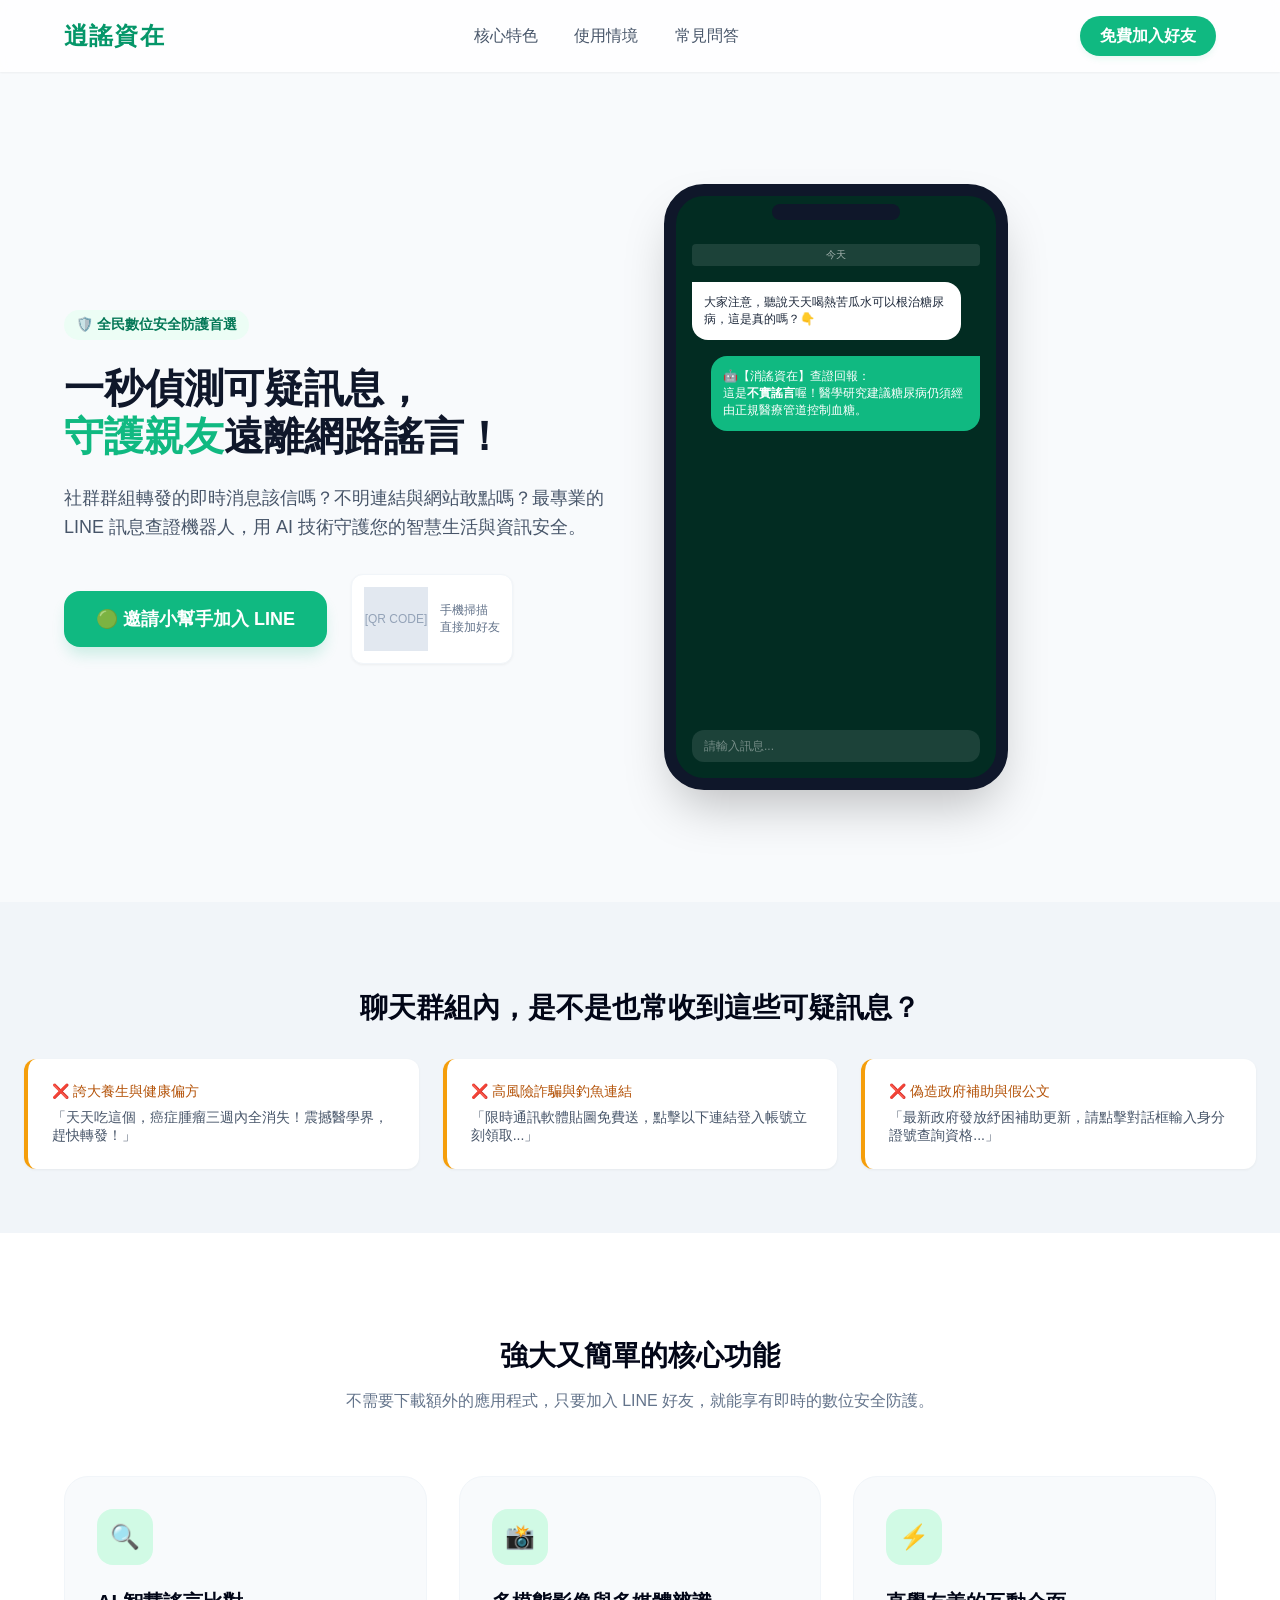
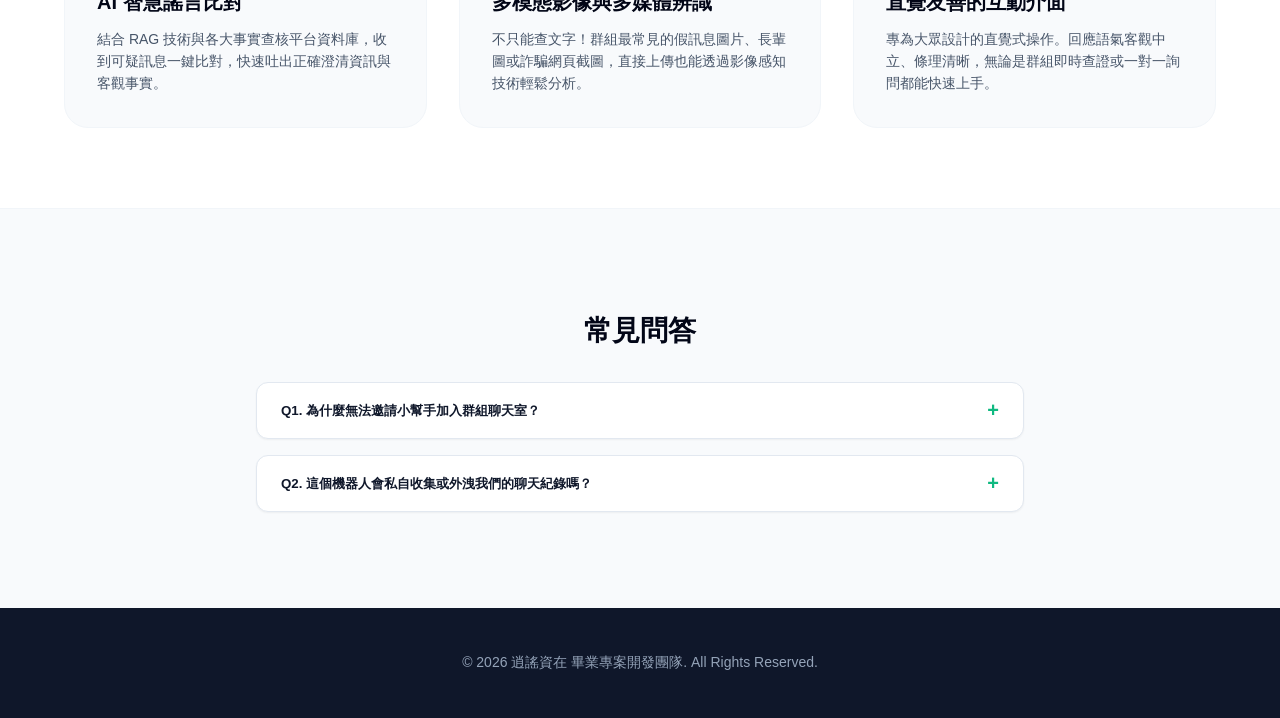
==== index.html @ 056a0f24 "Rename for.html to index.html" ====
<!DOCTYPE html>
<html lang="zh-TW">
<head>
    <meta charset="UTF-8">
    <meta name="viewport" content="width=device-width, initial-scale=1.0">
    <title>逍謠資在 - 訊息查證小幫手</title>
    <link rel="stylesheet" href="for.css">
</head>
<body>

    <nav class="navbar">
        <div class="navbar-container">
            <a href="#" class="logo">逍謠資在</a>
            <div class="nav-links">
                <a href="#features">核心特色</a>
                <a href="#scenarios">使用情境</a>
                <a href="#faq">常見問答</a>
            </div>
            <a href="#download" class="btn-nav-download">免費加入好友</a>
        </div>
    </nav>

    <header class="hero-section">
        <div class="hero-content">
            <span class="badge">🛡️ 全民數位安全防護首選</span>
            <h1 class="hero-title">
                一秒偵測可疑訊息，<br><span>守護親友</span>遠離網路謠言！
            </h1>
            <p class="hero-desc">
                社群群組轉發的即時消息該信嗎？不明連結與網站敢點嗎？最專業的 LINE 訊息查證機器人，用 AI 技術守護您的智慧生活與資訊安全。
            </p>
            <div id="download" class="cta-area">
                <a href="#" class="btn-main-cta">
                    🟢 邀請小幫手加入 LINE
                </a>
                <div class="qr-code-box">
                    <div class="qr-mock">[QR CODE]</div>
                    <div class="qr-text">手機掃描<br>直接加好友</div>
                </div>
            </div>
        </div>

        <div class="hero-image-area">
            <div class="phone-mockup">
                <div class="phone-earpiece"></div>
                <div class="chat-area">
                    <div class="msg-time">今天</div>
                    <div class="msg-left">
                        大家注意，聽說天天喝熱苦瓜水可以根治糖尿病，這是真的嗎？👇
                    </div>
                    <div class="msg-right">
                        🤖【消謠資在】查證回報：<br>這是<b>不實謠言</b>喔！醫學研究建議糖尿病仍須經由正規醫療管道控制血糖。
                    </div>
                </div>
                <div class="phone-input-mock">請輸入訊息...</div>
            </div>
        </div>
    </header>

    <section id="scenarios" class="scenarios-section">
        <h2 class="section-title">聊天群組內，是不是也常收到這些可疑訊息？</h2>
        <div class="scenarios-grid">
            <div class="scenario-card">
                <p class="scenario-tag">❌ 誇大養生與健康偏方</p>
                <p class="scenario-text">「天天吃這個，癌症腫瘤三週內全消失！震撼醫學界，趕快轉發！」</p>
            </div>
            <div class="scenario-card">
                <p class="scenario-tag">❌ 高風險詐騙與釣魚連結</p>
                <p class="scenario-text">「限時通訊軟體貼圖免費送，點擊以下連結登入帳號立刻領取...」</p>
            </div>
            <div class="scenario-card">
                <p class="scenario-tag">❌ 偽造政府補助與假公文</p>
                <p class="scenario-text">「最新政府發放紓困補助更新，請點擊對話框輸入身分證號查詢資格...」</p>
            </div>
        </div>
    </section>

    <section id="features" class="features-section">
        <div class="features-container">
            <div class="features-header">
                <h2 class="section-title" style="margin-bottom: 1rem;">強大又簡單的核心功能</h2>
                <p style="color: #64748b; text-align: center; margin: 0;">不需要下載額外的應用程式，只要加入 LINE 好友，就能享有即時的數位安全防護。</p>
            </div>
            
            <div class="features-grid">
                <div class="feature-card">
                    <div class="feature-icon">🔍</div>
                    <h3>AI 智慧謠言比對</h3>
                    <p>結合 RAG 技術與各大事實查核平台資料庫，收到可疑訊息一鍵比對，快速吐出正確澄清資訊與客觀事實。</p>
                </div>
                <div class="feature-card">
                    <div class="feature-icon">📸</div>
                    <h3>多模態影像與多媒體辨識</h3>
                    <p>不只能查文字！群組最常見的假訊息圖片、長輩圖或詐騙網頁截圖，直接上傳也能透過影像感知技術輕鬆分析。</p>
                </div>
                <div class="feature-card">
                    <div class="feature-icon">⚡</div>
                    <h3>直覺友善的互動介面</h3>
                    <p>專為大眾設計的直覺式操作。回應語氣客觀中立、條理清晰，無論是群組即時查證或一對一詢問都能快速上手。</p>
                </div>
            </div>
        </div>
    </section>

    <section id="faq" class="faq-section">
        <div class="faq-container">
            <h2 class="section-title">常見問答</h2>
            
            <div class="faq-item">
                <button class="faq-btn">
                    <span>Q1. 為什麼無法邀請小幫手加入群組聊天室？</span>
                    <span class="faq-icon">+</span>
                </button>
                <div class="faq-content">
                    <p>
                        根據 LINE 官方規範，一個聊天群組內**只能存在一個聊天機器人**。如果您發現無法邀請，請檢查群組內是否已經有其他機器人（如美玉姨、防詐達人等），將其移出後即可順利邀請進群。
                    </p>
                </div>
            </div>

            <div class="faq-item">
                <button class="faq-btn">
                    <span>Q2. 這個機器人會私自收集或外洩我們的聊天紀錄嗎？</span>
                    <span class="faq-icon">+</span>
                </button>
                <div class="faq-content">
                    <p>
                        完全不會！本機器人嚴格遵循資安與隱私規範，只有在群組收到「疑似謠言或含有特定網址」的訊息時，才會觸發後台進行自動比對。我們絕不儲存、亦不外洩任何使用者的私密對話紀錄，請安心使用。
                    </p>
                </div>
            </div>
        </div>
    </section>

    <footer class="footer">
        <p>© 2026 逍謠資在 畢業專案開發團隊. All Rights Reserved.</p>
    </footer>

    <script>
        document.querySelectorAll('.faq-btn').forEach(button => {
            button.addEventListener('click', () => {
                const content = button.nextElementSibling;
                const icon = button.querySelector('.faq-icon');
                
                if (content.style.maxHeight && content.style.maxHeight !== '0px') {
                    content.style.maxHeight = '0px';
                    icon.style.transform = 'rotate(0deg)';
                    icon.textContent = '+';
                } else {
                    content.style.maxHeight = content.scrollHeight + 'px';
                    icon.style.transform = 'rotate(45deg)';
                    icon.textContent = '×';
                }
            });
        });
    </script>
</body>
</html>
---- for.css ----
@charset "UTF-8";

html {
    scroll-behavior: smooth;
}
body {
    background-color: #f8fafc;
    color: #334155;
    font-family: -apple-system, BlinkMacSystemFont, "Segoe UI", Roboto, sans-serif;
    margin: 0;
    padding: 0;
    box-sizing: border-box;
}

.navbar {
    background-color: rgba(255, 255, 255, 0.8);
    backdrop-filter: blur(8px);
    position: sticky;
    top: 0;
    z-index: 50;
    box-shadow: 0 1px 2px 0 rgba(0, 0, 0, 0.05);
}
.navbar-container {
    max-width: 1152px;
    margin: 0 auto;
    padding: 1rem 1.5rem;
    display: flex;
    justify-content: space-between;
    align-items: center;
}
.logo {
    font-size: 1.5rem;
    font-weight: 900;
    color: #059669;
    letter-spacing: 0.05em;
    text-decoration: none;
}
.nav-links a {
    margin-right: 2rem;
    font-weight: 500;
    color: #475569;
    text-decoration: none;
    transition: color 0.2s;
}
.nav-links a:hover {
    color: #059669;
}
.btn-nav-download {
    background-color: #10b981;
    color: white;
    padding: 0.6rem 1.25rem;
    border-radius: 9999px;
    font-weight: 600;
    text-decoration: none;
    box-shadow: 0 4px 6px -1px rgba(16, 185, 129, 0.1);
    transition: all 0.2s;
}
.btn-nav-download:hover {
    background-color: #059669;
    transform: translateY(-1px);
}

.hero-section {
    max-width: 1152px;
    margin: 0 auto;
    padding: 4rem 1.5rem;
    display: flex;
    flex-direction: column;
    align-items: center;
    gap: 3rem;
}
@media (min-width: 768px) {
    .hero-section {
        flex-direction: row;
        padding: 7rem 1.5rem;
    }
    .hero-content {
        width: 50%;
        text-align: left;
    }
    .hero-image-area {
        width: 50%;
    }
}
.badge {
    background-color: #ecfdf5;
    color: #047857;
    font-size: 0.875rem;
    font-weight: 700;
    padding: 0.37rem 0.75rem;
    border-radius: 9999px;
    display: inline-block;
    margin-bottom: 1.5rem;
}
.hero-title {
    font-size: 2.5rem;
    font-weight: 900;
    color: #0f172a;
    line-height: 1.2;
    margin: 0 0 1.5rem 0;
}
.hero-title span {
    color: #10b981;
}
.hero-desc {
    font-size: 1.125rem;
    color: #475569;
    line-height: 1.6;
    margin-bottom: 2rem;
}
.cta-area {
    display: flex;
    flex-direction: column;
    align-items: center;
    gap: 1.5rem;
}
@media (min-width: 640px) {
    .cta-area {
        flex-direction: row;
    }
}
.btn-main-cta {
    background-color: #10b981;
    color: white;
    font-weight: 700;
    font-size: 1.125rem;
    padding: 1rem 2rem;
    border-radius: 1rem;
    text-decoration: none;
    box-shadow: 0 10px 15px -3px rgba(16, 185, 129, 0.2);
    transition: background-color 0.2s;
    text-align: center;
    width: 100%;
}
@media (min-width: 640px) {
    .btn-main-cta { width: auto; }
}
.btn-main-cta:hover {
    background-color: #059669;
}
.qr-code-box {
    display: flex;
    align-items: center;
    gap: 0.75rem;
    background: white;
    padding: 0.75rem;
    border-radius: 0.75rem;
    border: 1px solid #f1f5f9;
    box-shadow: 0 1px 3px rgba(0,0,0,0.05);
}
.qr-mock {
    width: 4rem;
    height: 4rem;
    background-color: #e2e8f0;
    display: flex;
    align-items: center;
    justify-content: center;
    font-size: 0.75rem;
    color: #94a3b8;
}
.qr-text {
    font-size: 0.75rem;
    color: #64748b;
    text-align: left;
}

.phone-mockup {
    width: 18rem;
    height: 550px;
    background-color: #022c22;
    border-radius: 40px;
    border: 12px solid #0f172a;
    box-shadow: 0 25px 50px -12px rgba(0, 0, 0, 0.25);
    position: relative;
    padding: 1rem;
    display: flex;
    flex-direction: column;
    justify-content: space-between;
}
.phone-earpiece {
    position: absolute;
    top: 0.5rem;
    left: 50%;
    transform: translateX(-50%);
    width: 8rem;
    height: 1rem;
    background-color: #0f172a;
    border-radius: 9999px;
}
.chat-area {
    margin-top: 2rem;
    display: flex;
    flex-direction: column;
    gap: 1rem;
}
.msg-time {
    background-color: rgba(255,255,255,0.1);
    color: rgba(255,255,255,0.6);
    font-size: 10px;
    text-align: center;
    border-radius: 4px;
    padding: 0.25rem 0;
}
.msg-left {
    background-color: white;
    color: #1e293b;
    font-size: 0.75rem;
    padding: 0.75rem;
    border-radius: 1rem;
    border-top-left-radius: 0;
    max-width: 85%;
}
.msg-right {
    background-color: #10b981;
    color: white;
    font-size: 0.75rem;
    padding: 0.75rem;
    border-radius: 1rem;
    border-top-right-radius: 0;
    max-width: 85%;
    margin-left: auto;
}
.phone-input-mock {
    background-color: rgba(255,255,255,0.1);
    width: 100%;
    height: 2rem;
    border-radius: 0.75rem;
    color: rgba(255,255,255,0.4);
    font-size: 0.75rem;
    display: flex;
    align-items: center;
    padding-left: 0.75rem;
    box-sizing: border-box;
}

.scenarios-section {
    background-color: #f1f5f9;
    padding: 4rem 0;
}
.section-title {
    font-size: 1.75rem;
    font-weight: 700;
    text-align: center;
    color: #020617;
    margin-bottom: 2rem;
}
.scenarios-grid {
    max-w: 896px;
    margin: 0 auto;
    padding: 0 1.5rem;
    display: grid;
    gap: 1.5rem;
}
@media (min-width: 640px) {
    .scenarios-grid { grid-template-columns: repeat(3, minmax(0, 1fr)); }
}
.scenario-card {
    background: white;
    padding: 1.5rem;
    border-radius: 0.75rem;
    box-shadow: 0 1px 3px rgba(0,0,0,0.05);
    border-left: 4px solid #f59e0b;
}
.scenario-tag {
    color: #b45309;
    font-weight: 500;
    font-size: 0.875rem;
    margin: 0 0 0.5rem 0;
}
.scenario-text {
    color: #475569;
    font-size: 0.875rem;
    margin: 0;
}

.features-section {
    background: white;
    padding: 5rem 0;
}
.features-container {
    max-width: 1152px;
    margin: 0 auto;
    padding: 0 1.5rem;
}
.features-header {
    text-align: center;
    max-width: 42rem;
    margin: 0 auto 4rem auto;
}
.features-grid {
    display: grid;
    gap: 2rem;
}
@media (min-width: 768px) {
    .features-grid { grid-template-columns: repeat(3, minmax(0, 1fr)); }
}
.feature-card {
    padding: 2rem;
    background-color: #f8fafc;
    border: 1px solid #f1f5f9;
    border-radius: 1.5rem;
    transition: all 0.3s;
}
.feature-card:hover {
    background-color: white;
    box-shadow: 0 20px 25px -5px rgba(0, 0, 0, 0.1);
}
.feature-icon {
    width: 3.5rem;
    height: 3.5rem;
    background-color: #d1fae5;
    color: #059669;
    border-radius: 1rem;
    display: flex;
    align-items: center;
    justify-content: center;
    font-size: 1.5rem;
    margin-bottom: 1.5rem;
}
.feature-card h3 {
    font-size: 1.25rem;
    font-weight: 700;
    color: #020617;
    margin: 0 0 0.75rem 0;
}
.feature-card p {
    color: #475569;
    font-size: 0.875rem;
    line-height: 1.6;
    margin: 0;
}

.faq-section {
    background-color: #f8fafc;
    padding: 5rem 0;
    border-top: 1px solid #f1f5f9;
}
.faq-container {
    max-width: 48rem;
    margin: 0 auto;
    padding: 0 1.5rem;
}
.faq-item {
    background: white;
    border-radius: 0.75rem;
    border: 1px solid #e2e8f0;
    margin-bottom: 1rem;
    overflow: hidden;
    box-shadow: 0 1px 2px rgba(0,0,0,0.05);
}
.faq-btn {
    width: 100%;
    text-align: left;
    padding: 1rem 1.5rem;
    font-weight: 700;
    color: #0f172a;
    background: none;
    border: none;
    display: flex;
    justify-content: space-between;
    align-items: center;
    cursor: pointer;
}
.faq-icon {
    color: #10b981;
    font-size: 1.25rem;
    transition: transform 0.2s;
}
.faq-content {
    max-height: 0;
    overflow: hidden;
    transition: max-height 0.3s ease-in-out;
}
.faq-content p {
    padding: 0 1.5rem 1rem 1.5rem;
    font-size: 0.875rem;
    color: #475569;
    line-height: 1.6;
    margin: 0;
    border-top: 1px solid #f8fafc;
}

.footer {
    background-color: #0f172a;
    color: #94a3b8;
    padding: 2rem 0;
    text-align: center;
    font-size: 0.875rem;
}
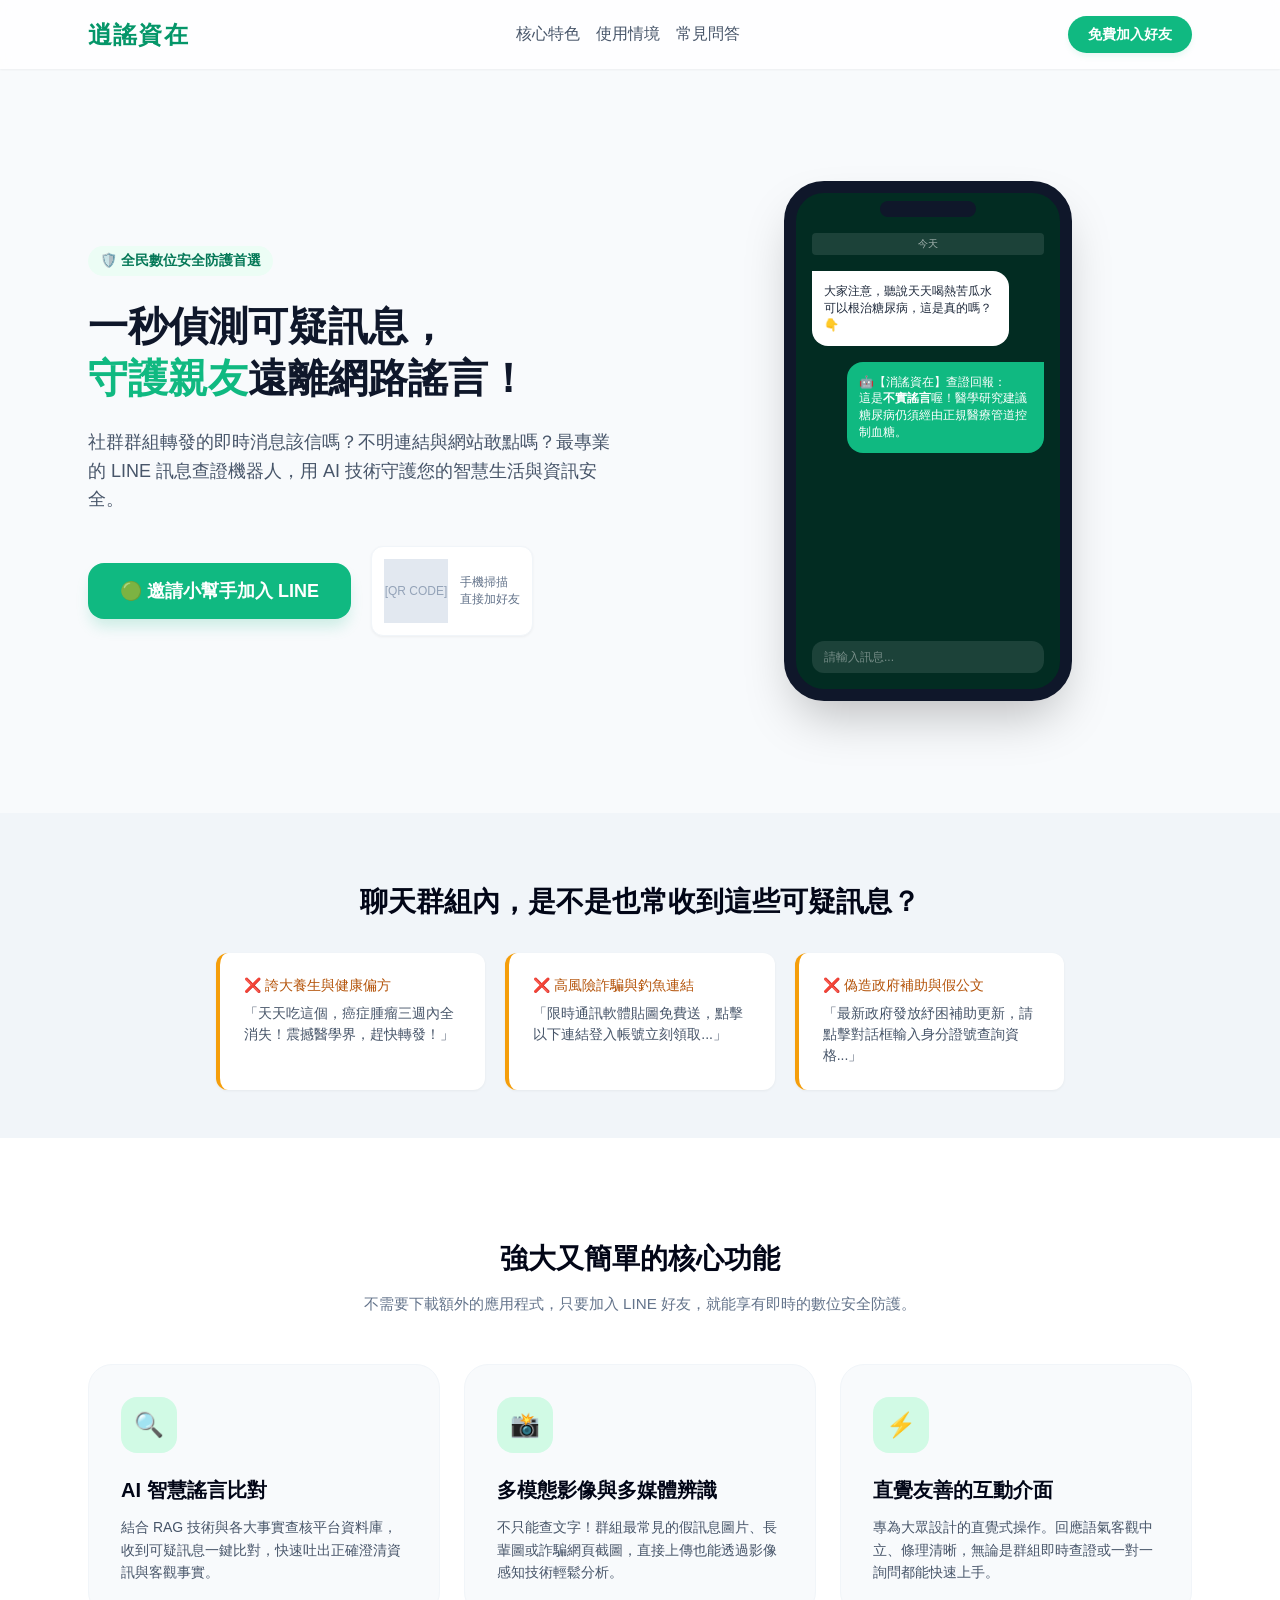
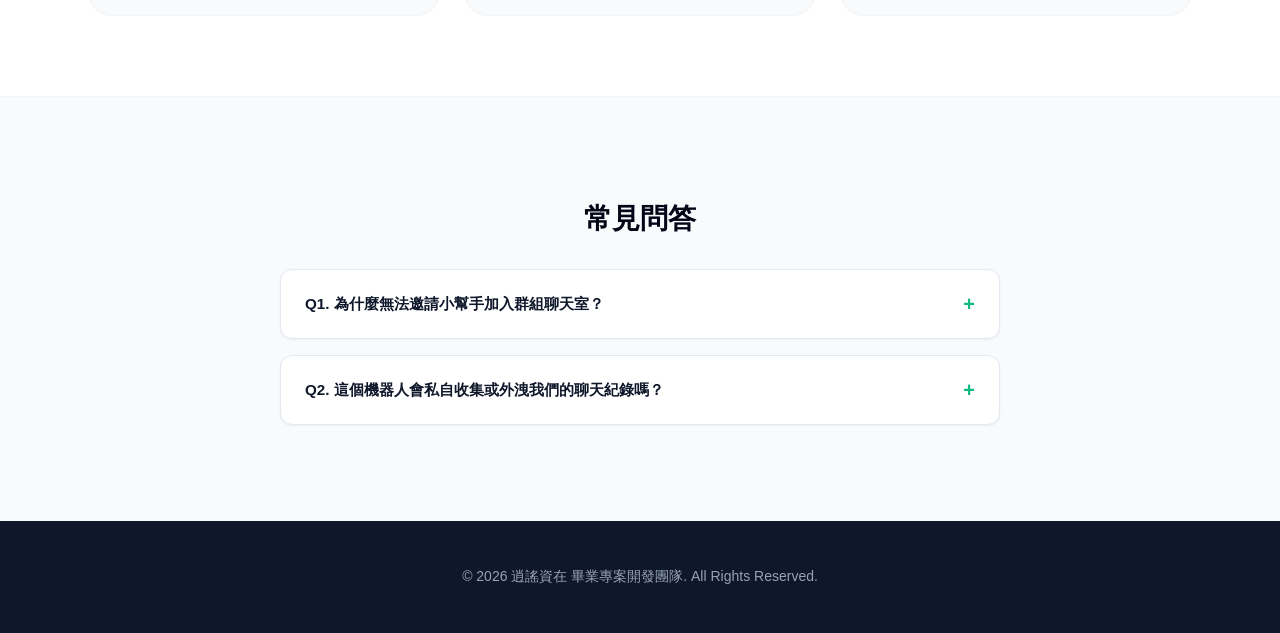
==== commit 2c17d448: "Add files via upload" ====
--- a/index.html
+++ b/index.html
@@ -4,7 +4,7 @@
     <meta charset="UTF-8">
     <meta name="viewport" content="width=device-width, initial-scale=1.0">
     <title>逍謠資在 - 訊息查證小幫手</title>
-    <link rel="stylesheet" href="for.css">
+    <link rel="stylesheet" href="index.css">
 </head>
 <body>
 
@@ -155,4 +155,4 @@
         });
     </script>
 </body>
-</html>
+</html>
--- a/index.css
+++ b/index.css
@@ -0,0 +1,460 @@
+@charset "UTF-8";
+
+/* ����򥻳]�w�A�T�O��������|���N�~���z�� */
+*, *::before, *::after {
+    box-sizing: border-box;
+}
+
+html {
+    scroll-behavior: smooth;
+}
+
+body {
+    background-color: #f8fafc;
+    color: #334155;
+    font-family: -apple-system, BlinkMacSystemFont, "Segoe UI", Roboto, sans-serif;
+    margin: 0;
+    padding: 0;
+    -webkit-tap-highlight-color: transparent; /* ��������I���ɪ��ŦⰪ�G���v */
+}
+
+/* �����C�u�ơG������۰ʼu�ʴ���A�קK���� */
+.navbar {
+    background-color: rgba(255, 255, 255, 0.8);
+    backdrop-filter: blur(8px);
+    -webkit-backdrop-filter: blur(8px); /* �W�j iOS �s�����ۮe�� */
+    position: sticky;
+    top: 0;
+    z-index: 50;
+    box-shadow: 0 1px 2px 0 rgba(0, 0, 0, 0.05);
+}
+.navbar-container {
+    max-width: 1152px;
+    margin: 0 auto;
+    padding: 1rem 1.5rem;
+    display: flex;
+    justify-content: space-between;
+    align-items: center;
+    flex-wrap: wrap; /* ���e�פ����ɯ�۰ʴ��� */
+    gap: 0.75rem;
+}
+.logo {
+    font-size: 1.5rem;
+    font-weight: 900;
+    color: #059669;
+    letter-spacing: 0.05em;
+    text-decoration: none;
+}
+.nav-links {
+    display: flex;
+    gap: 1rem;
+}
+@media (max-width: 480px) {
+    .nav-links {
+        display: none; /* �p�G������Ŷ����פ����A���p�������áA�ΧA�i�H�O�d */
+    }
+}
+.nav-links a {
+    font-weight: 500;
+    color: #475569;
+    text-decoration: none;
+    transition: color 0.2s;
+}
+.nav-links a:hover {
+    color: #059669;
+}
+.btn-nav-download {
+    background-color: #10b981;
+    color: white;
+    padding: 0.6rem 1.25rem;
+    border-radius: 9999px;
+    font-weight: 600;
+    text-decoration: none;
+    box-shadow: 0 4px 6px -1px rgba(16, 185, 129, 0.1);
+    transition: all 0.2s;
+    font-size: 0.875rem;
+}
+.btn-nav-download:hover {
+    background-color: #059669;
+    transform: translateY(-1px);
+}
+
+/* Hero �����϶��G������V�B�q����V */
+.hero-section {
+    max-width: 1152px;
+    margin: 0 auto;
+    padding: 2.5rem 1.5rem;
+    display: flex;
+    flex-direction: column;
+    align-items: center;
+    gap: 3rem;
+}
+@media (min-width: 768px) {
+    .hero-section {
+        flex-direction: row;
+        padding: 7rem 1.5rem;
+    }
+    .hero-content {
+        width: 50%;
+        text-align: left;
+    }
+    .hero-image-area {
+        width: 50%;
+        display: flex;
+        justify-content: center;
+    }
+}
+.badge {
+    background-color: #ecfdf5;
+    color: #047857;
+    font-size: 0.875rem;
+    font-weight: 700;
+    padding: 0.37rem 0.75rem;
+    border-radius: 9999px;
+    display: inline-block;
+    margin-bottom: 1.5rem;
+}
+.hero-title {
+    font-size: 2rem; /* ������y�L�Y�p�r��A�קK�_�y���� */
+    font-weight: 900;
+    color: #0f172a;
+    line-height: 1.3;
+    margin: 0 0 1.5rem 0;
+}
+@media (min-width: 768px) {
+    .hero-title {
+        font-size: 2.5rem;
+    }
+}
+.hero-title span {
+    color: #10b981;
+}
+.hero-desc {
+    font-size: 1rem;
+    color: #475569;
+    line-height: 1.6;
+    margin-bottom: 2rem;
+}
+@media (min-width: 768px) {
+    .hero-desc {
+        font-size: 1.125rem;
+    }
+}
+
+/* ��ʩI�~�϶��]���s�P QR �X�^ */
+.cta-area {
+    display: flex;
+    flex-direction: column;
+    align-items: center;
+    gap: 1.25rem;
+    width: 100%;
+}
+@media (min-width: 640px) {
+    .cta-area {
+        flex-direction: row;
+    }
+}
+.btn-main-cta {
+    background-color: #10b981;
+    color: white;
+    font-weight: 700;
+    font-size: 1.125rem;
+    padding: 1rem 2rem;
+    border-radius: 1rem;
+    text-decoration: none;
+    box-shadow: 0 10px 15px -3px rgba(16, 185, 129, 0.2);
+    transition: background-color 0.2s;
+    text-align: center;
+    width: 100%; /* ��������s�����A��K�j����I�� */
+}
+@media (min-width: 640px) {
+    .btn-main-cta { width: auto; }
+}
+.btn-main-cta:hover {
+    background-color: #059669;
+}
+.qr-code-box {
+    display: flex;
+    align-items: center;
+    gap: 0.75rem;
+    background: white;
+    padding: 0.75rem;
+    border-radius: 0.75rem;
+    border: 1px solid #f1f5f9;
+    box-shadow: 0 1px 3px rgba(0,0,0,0.05);
+}
+@media (max-width: 639px) {
+    .qr-code-box {
+        display: none; /* ����s���ɤ��ݭn�� QR Code�A�����������e�����b */
+    }
+}
+.qr-mock {
+    width: 4rem;
+    height: 4rem;
+    background-color: #e2e8f0;
+    display: flex;
+    align-items: center;
+    justify-content: center;
+    font-size: 0.75rem;
+    color: #94a3b8;
+}
+.qr-text {
+    font-size: 0.75rem;
+    color: #64748b;
+    text-align: left;
+}
+
+/* ���������ܮء]��ı�֤ߡ^ */
+.phone-mockup {
+    width: 100%;
+    max-width: 18rem;
+    height: 520px;
+    background-color: #022c22;
+    border-radius: 40px;
+    border: 12px solid #0f172a;
+    box-shadow: 0 25px 50px -12px rgba(0, 0, 0, 0.25);
+    position: relative;
+    padding: 1rem;
+    display: flex;
+    flex-direction: column;
+    justify-content: space-between;
+}
+.phone-earpiece {
+    position: absolute;
+    top: 0.5rem;
+    left: 50%;
+    transform: translateX(-50%);
+    width: 6rem;
+    height: 1rem;
+    background-color: #0f172a;
+    border-radius: 9999px;
+}
+.chat-area {
+    margin-top: 1.5rem;
+    display: flex;
+    flex-direction: column;
+    gap: 1rem;
+}
+.msg-time {
+    background-color: rgba(255,255,255,0.1);
+    color: rgba(255,255,255,0.6);
+    font-size: 10px;
+    text-align: center;
+    border-radius: 4px;
+    padding: 0.25rem 0;
+}
+.msg-left {
+    background-color: white;
+    color: #1e293b;
+    font-size: 0.75rem;
+    padding: 0.75rem;
+    border-radius: 1rem;
+    border-top-left-radius: 0;
+    max-width: 85%;
+    line-height: 1.4;
+}
+.msg-right {
+    background-color: #10b981;
+    color: white;
+    font-size: 0.75rem;
+    padding: 0.75rem;
+    border-radius: 1rem;
+    border-top-right-radius: 0;
+    max-width: 85%;
+    margin-left: auto;
+    line-height: 1.4;
+}
+.phone-input-mock {
+    background-color: rgba(255,255,255,0.1);
+    width: 100%;
+    height: 2rem;
+    border-radius: 0.75rem;
+    color: rgba(255,255,255,0.4);
+    font-size: 0.75rem;
+    display: flex;
+    align-items: center;
+    padding-left: 0.75rem;
+}
+
+/* �ϥα��Ұ϶� */
+.scenarios-section {
+    background-color: #f1f5f9;
+    padding: 3rem 0;
+}
+.section-title {
+    font-size: 1.5rem;
+    font-weight: 700;
+    text-align: center;
+    color: #020617;
+    margin-bottom: 2rem;
+    padding: 0 1.5rem;
+    line-height: 1.3;
+}
+@media (min-width: 768px) {
+    .section-title { font-size: 1.75rem; }
+}
+.scenarios-grid {
+    max-width: 896px; /* �ץ��쥻 max-w �����r���~ */
+    margin: 0 auto;
+    padding: 0 1.5rem;
+    display: grid;
+    gap: 1.25rem;
+}
+@media (min-width: 640px) {
+    .scenarios-grid { grid-template-columns: repeat(3, minmax(0, 1fr)); }
+}
+.scenario-card {
+    background: white;
+    padding: 1.5rem;
+    border-radius: 0.75rem;
+    box-shadow: 0 1px 3px rgba(0,0,0,0.05);
+    border-left: 4px solid #f59e0b;
+}
+.scenario-tag {
+    color: #b45309;
+    font-weight: 500;
+    font-size: 0.875rem;
+    margin: 0 0 0.5rem 0;
+}
+.scenario-text {
+    color: #475569;
+    font-size: 0.875rem;
+    margin: 0;
+    line-height: 1.5;
+}
+
+/* �֤߯S��϶� */
+.features-section {
+    background: white;
+    padding: 3rem 0;
+}
+@media (min-width: 768px) {
+    .features-section { padding: 5rem 0; }
+}
+.features-container {
+    max-width: 1152px;
+    margin: 0 auto;
+    padding: 0 1.5rem;
+}
+.features-header {
+    text-align: center;
+    max-width: 42rem;
+    margin: 0 auto 3rem auto;
+}
+.features-header p {
+    font-size: 0.95rem;
+    line-height: 1.5;
+}
+.features-grid {
+    display: grid;
+    gap: 1.5rem;
+}
+@media (min-width: 768px) {
+    .features-grid { grid-template-columns: repeat(3, minmax(0, 1fr)); }
+}
+.feature-card {
+    padding: 2rem;
+    background-color: #f8fafc;
+    border: 1px solid #f1f5f9;
+    border-radius: 1.5rem;
+    transition: all 0.3s;
+}
+.feature-card:hover {
+    background-color: white;
+    box-shadow: 0 20px 25px -5px rgba(0, 0, 0, 0.1);
+}
+.feature-icon {
+    width: 3.5rem;
+    height: 3.5rem;
+    background-color: #d1fae5;
+    color: #059669;
+    border-radius: 1rem;
+    display: flex;
+    align-items: center;
+    justify-content: center;
+    font-size: 1.5rem;
+    margin-bottom: 1.5rem;
+}
+.feature-card h3 {
+    font-size: 1.25rem;
+    font-weight: 700;
+    color: #020617;
+    margin: 0 0 0.75rem 0;
+}
+.feature-card p {
+    color: #475569;
+    font-size: 0.875rem;
+    line-height: 1.6;
+    margin: 0;
+}
+
+/* �`���ݵ��϶� */
+.faq-section {
+    background-color: #f8fafc;
+    padding: 3rem 0;
+    border-top: 1px solid #f1f5f9;
+}
+@media (min-width: 768px) {
+    .faq-section { padding: 5rem 0; }
+}
+.faq-container {
+    max-width: 48rem;
+    margin: 0 auto;
+    padding: 0 1.5rem;
+}
+.faq-item {
+    background: white;
+    border-radius: 0.75rem;
+    border: 1px solid #e2e8f0;
+    margin-bottom: 1rem;
+    overflow: hidden;
+    box-shadow: 0 1px 2px rgba(0,0,0,0.05);
+}
+.faq-btn {
+    width: 100%;
+    text-align: left;
+    padding: 1.25rem 1.5rem; /* ������y�L�W�jĲ�����n */
+    font-weight: 700;
+    color: #0f172a;
+    background: none;
+    border: none;
+    display: flex;
+    justify-content: space-between;
+    align-items: center;
+    cursor: pointer;
+    font-size: 0.95rem;
+    line-height: 1.4;
+    gap: 1rem;
+}
+.faq-btn span:first-child {
+    flex: 1; /* �קK�ݵ����D��r�Ӫ��ɧ�[������ */
+}
+.faq-icon {
+    color: #10b981;
+    font-size: 1.25rem;
+    transition: transform 0.2s;
+    user-select: none;
+}
+.faq-content {
+    max-height: 0;
+    overflow: hidden;
+    transition: max-height 0.3s ease-in-out;
+}
+.faq-content p {
+    padding: 0 1.5rem 1.25rem 1.5rem;
+    font-size: 0.875rem;
+    color: #475569;
+    line-height: 1.6;
+    margin: 0;
+    border-top: 1px solid #f8fafc;
+}
+
+/* ���� */
+.footer {
+    background-color: #0f172a;
+    color: #94a3b8;
+    padding: 2rem 1.5rem;
+    text-align: center;
+    font-size: 0.875rem;
+    line-height: 1.4;
+}
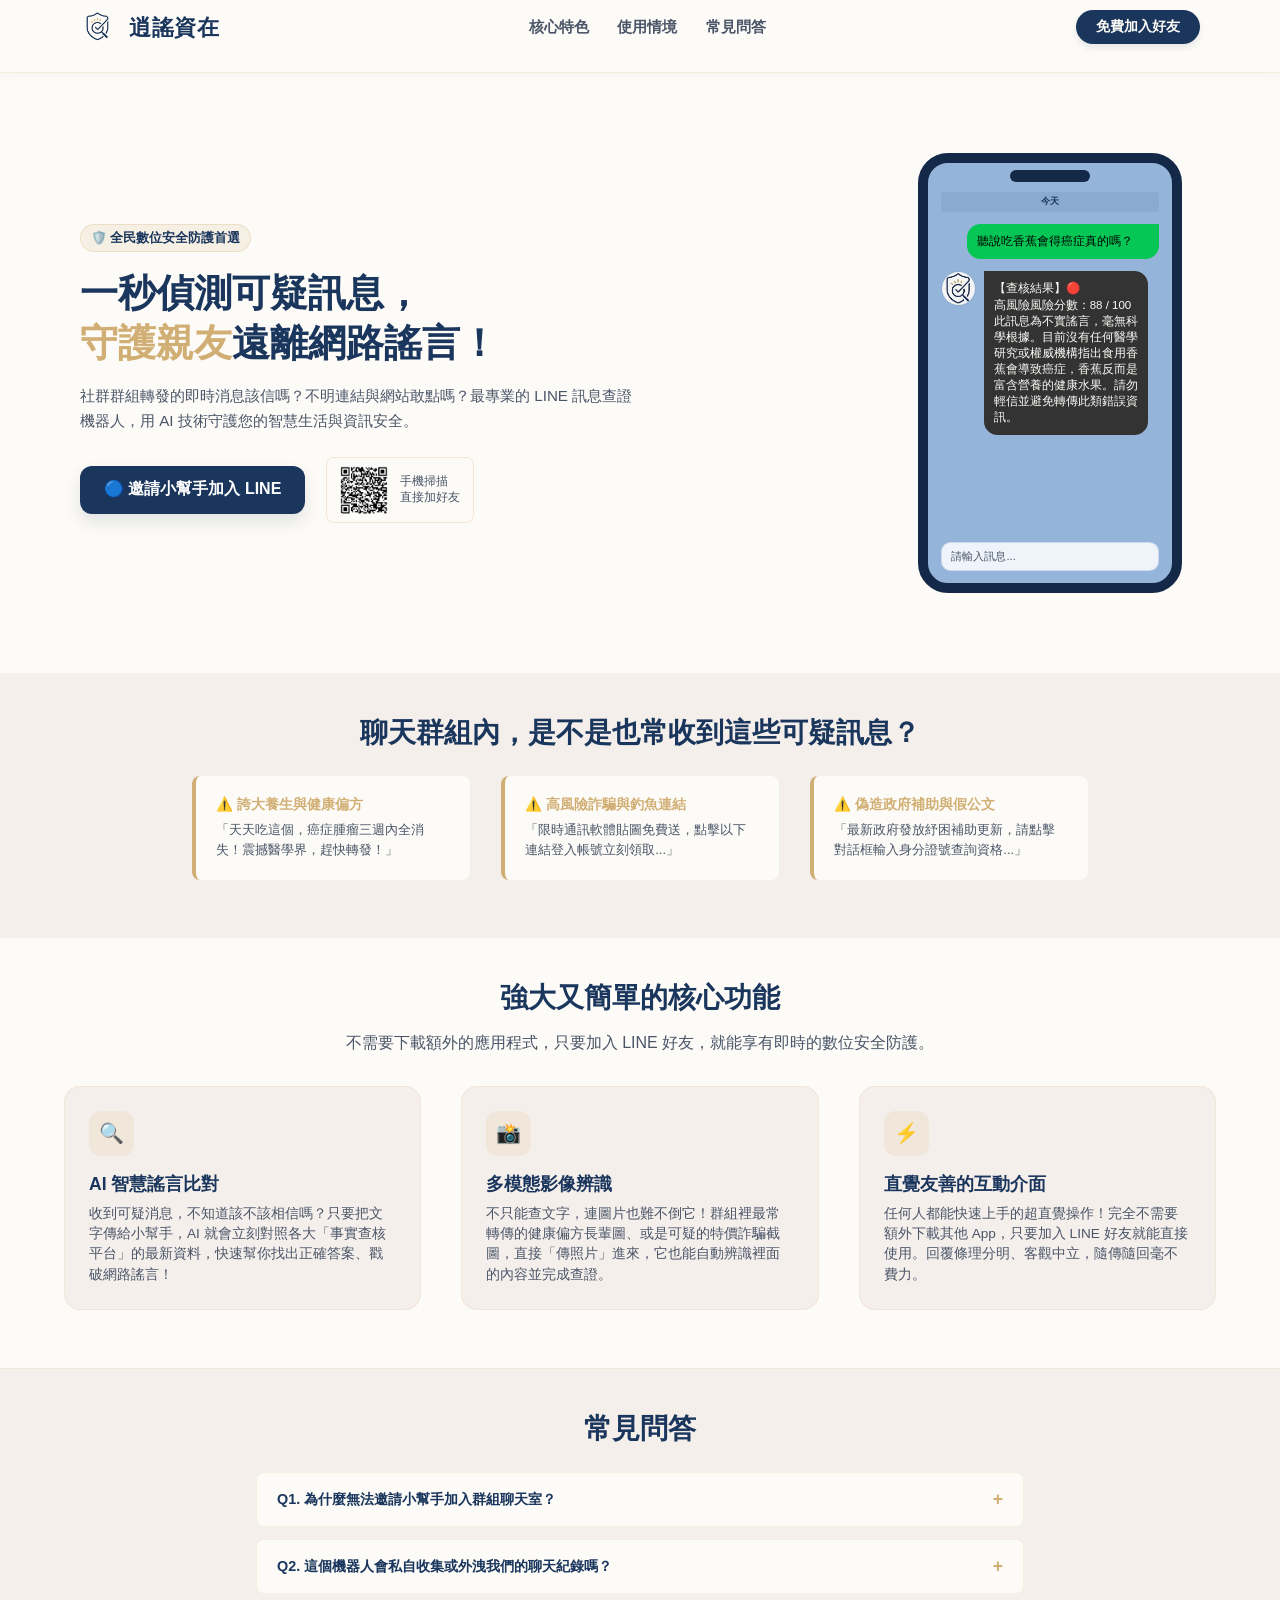
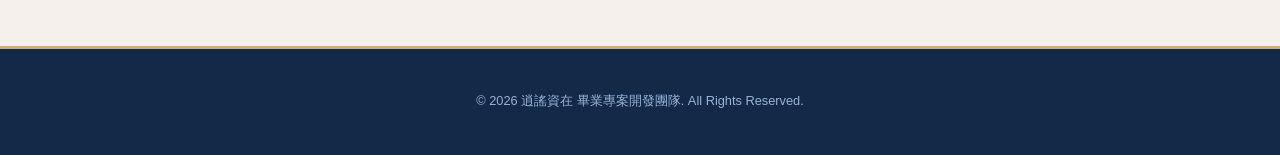
==== commit a2d96a06: "Add files via upload" ====
--- a/index.html
+++ b/index.html
@@ -10,13 +10,18 @@
 
     <nav class="navbar">
         <div class="navbar-container">
-            <a href="#" class="logo">逍謠資在</a>
+            <a href="#" class="logo-container">
+                <img src="666.png" alt="消謠資在 Logo" class="navbar-logo">
+                <span class="logo-text">逍謠資在</span>
+            </a>
+            
             <div class="nav-links">
                 <a href="#features">核心特色</a>
                 <a href="#scenarios">使用情境</a>
                 <a href="#faq">常見問答</a>
             </div>
-            <a href="#download" class="btn-nav-download">免費加入好友</a>
+            
+            <a href="https://line.me/R/ti/p/@205mmggt" class="btn-nav-download">免費加入好友</a>
         </div>
     </nav>
 
@@ -31,10 +36,10 @@
             </p>
             <div id="download" class="cta-area">
                 <a href="#" class="btn-main-cta">
-                    🟢 邀請小幫手加入 LINE
+                    🔵 邀請小幫手加入 LINE
                 </a>
                 <div class="qr-code-box">
-                    <div class="qr-mock">[QR CODE]</div>
+                    <img src="QR.png" alt="QR Code" class="qr-mock-img">
                     <div class="qr-text">手機掃描<br>直接加好友</div>
                 </div>
             </div>
@@ -45,12 +50,18 @@
                 <div class="phone-earpiece"></div>
                 <div class="chat-area">
                     <div class="msg-time">今天</div>
-                    <div class="msg-left">
-                        大家注意，聽說天天喝熱苦瓜水可以根治糖尿病，這是真的嗎？👇
+                    <div class="msg-right">
+                    聽說吃香蕉會得癌症真的嗎？
                     </div>
-                    <div class="msg-right">
-                        🤖【消謠資在】查證回報：<br>這是<b>不實謠言</b>喔！醫學研究建議糖尿病仍須經由正規醫療管道控制血糖。
-                    </div>
+                    <div class="bot-msg-wrapper">
+    <img src="LOGO5.jpg" alt="消謠資在 Logo" class="bot-avatar">
+    <div class="msg-left">
+        【查核結果】🔴
+        <br>高風險風險分數：88 / 100
+        <br>此訊息為不實謠言，毫無科學根據。目前沒有任何醫學研究或權威機構指出食用香蕉會導致癌症，香蕉反而是富含營養的健康水果。請勿輕信並避免轉傳此類錯誤資訊。
+    </div>
+</div>
+                    
                 </div>
                 <div class="phone-input-mock">請輸入訊息...</div>
             </div>
@@ -61,15 +72,15 @@
         <h2 class="section-title">聊天群組內，是不是也常收到這些可疑訊息？</h2>
         <div class="scenarios-grid">
             <div class="scenario-card">
-                <p class="scenario-tag">❌ 誇大養生與健康偏方</p>
+                <p class="scenario-tag">⚠️ 誇大養生與健康偏方</p>
                 <p class="scenario-text">「天天吃這個，癌症腫瘤三週內全消失！震撼醫學界，趕快轉發！」</p>
             </div>
             <div class="scenario-card">
-                <p class="scenario-tag">❌ 高風險詐騙與釣魚連結</p>
+                <p class="scenario-tag">⚠️ 高風險詐騙與釣魚連結</p>
                 <p class="scenario-text">「限時通訊軟體貼圖免費送，點擊以下連結登入帳號立刻領取...」</p>
             </div>
             <div class="scenario-card">
-                <p class="scenario-tag">❌ 偽造政府補助與假公文</p>
+                <p class="scenario-tag">⚠️ 偽造政府補助與假公文</p>
                 <p class="scenario-text">「最新政府發放紓困補助更新，請點擊對話框輸入身分證號查詢資格...」</p>
             </div>
         </div>
@@ -79,24 +90,24 @@
         <div class="features-container">
             <div class="features-header">
                 <h2 class="section-title" style="margin-bottom: 1rem;">強大又簡單的核心功能</h2>
-                <p style="color: #64748b; text-align: center; margin: 0;">不需要下載額外的應用程式，只要加入 LINE 好友，就能享有即時的數位安全防護。</p>
+                <p style="color: #4A5568; text-align: center; margin: 0;">不需要下載額外的應用程式，只要加入 LINE 好友，就能享有即時的數位安全防護。</p>
             </div>
             
             <div class="features-grid">
                 <div class="feature-card">
                     <div class="feature-icon">🔍</div>
                     <h3>AI 智慧謠言比對</h3>
-                    <p>結合 RAG 技術與各大事實查核平台資料庫，收到可疑訊息一鍵比對，快速吐出正確澄清資訊與客觀事實。</p>
+                    <p>收到可疑消息，不知道該不該相信嗎？只要把文字傳給小幫手，AI 就會立刻對照各大「事實查核平台」的最新資料，快速幫你找出正確答案、戳破網路謠言！</p>
                 </div>
                 <div class="feature-card">
                     <div class="feature-icon">📸</div>
-                    <h3>多模態影像與多媒體辨識</h3>
-                    <p>不只能查文字！群組最常見的假訊息圖片、長輩圖或詐騙網頁截圖，直接上傳也能透過影像感知技術輕鬆分析。</p>
+                    <h3>多模態影像辨識</h3>
+                    <p>不只能查文字，連圖片也難不倒它！群組裡最常轉傳的健康偏方長輩圖、或是可疑的特價詐騙截圖，直接「傳照片」進來，它也能自動辨識裡面的內容並完成查證。</p>
                 </div>
                 <div class="feature-card">
                     <div class="feature-icon">⚡</div>
                     <h3>直覺友善的互動介面</h3>
-                    <p>專為大眾設計的直覺式操作。回應語氣客觀中立、條理清晰，無論是群組即時查證或一對一詢問都能快速上手。</p>
+                    <p>任何人都能快速上手的超直覺操作！完全不需要額外下載其他 App，只要加入 LINE 好友就能直接使用。回覆條理分明、客觀中立，隨傳隨回毫不費力。</p>
                 </div>
             </div>
         </div>
@@ -137,6 +148,7 @@
     </footer>
 
     <script>
+        // FAQ 的摺疊互動腳本
         document.querySelectorAll('.faq-btn').forEach(button => {
             button.addEventListener('click', () => {
                 const content = button.nextElementSibling;
--- a/index.css
+++ b/index.css
@@ -1,6 +1,6 @@
 @charset "UTF-8";
 
-/* ����򥻳]�w�A�T�O��������|���N�~���z�� */
+/* �����¦���] */
 *, *::before, *::after {
     box-sizing: border-box;
 }
@@ -10,451 +10,558 @@
 }
 
 body {
-    background-color: #f8fafc;
-    color: #334155;
-    font-family: -apple-system, BlinkMacSystemFont, "Segoe UI", Roboto, sans-serif;
+    background-color: #FDFBF7; /* ���o�̥եD�� */
+    color: #1A365D; /* �`���x�Ť�r */
+    font-family: -apple-system, BlinkMacSystemFont, "Segoe UI", Roboto, "Helvetica Neue", Arial, sans-serif;
     margin: 0;
     padding: 0;
-    -webkit-tap-highlight-color: transparent; /* ��������I���ɪ��ŦⰪ�G���v */
-}
-
-/* �����C�u�ơG������۰ʼu�ʴ���A�קK���� */
+    -webkit-tap-highlight-color: transparent;
+}
+
+/* ==========================================================================
+   �����C (Navbar) �T�����֤߬[�c - ���������Y�}��
+   ========================================================================== */
 .navbar {
-    background-color: rgba(255, 255, 255, 0.8);
+    background-color: rgba(253, 251, 247, 0.95);
     backdrop-filter: blur(8px);
-    -webkit-backdrop-filter: blur(8px); /* �W�j iOS �s�����ۮe�� */
+    -webkit-backdrop-filter: blur(8px);
     position: sticky;
     top: 0;
-    z-index: 50;
-    box-shadow: 0 1px 2px 0 rgba(0, 0, 0, 0.05);
-}
+    z-index: 100;
+    box-shadow: 0 2px 10px rgba(26, 54, 93, 0.04);
+    border-bottom: 1px solid rgba(209, 175, 116, 0.2);
+}
+
 .navbar-container {
     max-width: 1152px;
     margin: 0 auto;
-    padding: 1rem 1.5rem;
-    display: flex;
-    justify-content: space-between;
-    align-items: center;
-    flex-wrap: wrap; /* ���e�פ����ɯ�۰ʴ��� */
-    gap: 0.75rem;
-}
-.logo {
-    font-size: 1.5rem;
+    padding: 0.6rem 1rem; /* �Y��W�U����Z�A����ʺݧ�h�Ŷ� */
+    display: block; /* �ϥάۮe�ʳ̰����G�� */
+    text-align: justify;
+}
+
+/* �إߤ@�Ӱ��b�����k��ݹ���� */
+.navbar-container::after {
+    content: '';
+    display: inline-block;
+    width: 100%;
+}
+
+/* Logo �e���G��w������ */
+.logo-container {
+    display: inline-block;
+    vertical-align: middle;
+    text-decoration: none;
+    white-space: nowrap; /* �֤ߡG��������ܯ��� Logo �M��r�j���_�� */
+}
+
+.navbar-logo {
+    height: 1.8rem; /* ��ʺݺ�o�ؤo */
+    width: auto;
+    vertical-align: middle;
+    margin-right: 0.4rem;
+    border-radius: 4px;
+}
+
+@media (min-width: 640px) {
+    .navbar-logo {
+        height: 2.2rem; /* ����ݩ�j */
+        margin-right: 0.6rem;
+    }
+}
+
+.logo-text {
+    font-size: 1.15rem;
     font-weight: 900;
-    color: #059669;
-    letter-spacing: 0.05em;
+    color: #1A365D;
+    letter-spacing: 0.02em;
+    vertical-align: middle;
+}
+
+@media (min-width: 640px) {
+    .logo-text {
+        font-size: 1.35rem;
+    }
+}
+
+/* ���������s�� */
+.nav-links {
+    display: none; /* �֤ߨ��@�G����ݪ������áA���X�Ŷ������s�P Logo */
+    vertical-align: middle;
+}
+
+@media (min-width: 768px) {
+    .nav-links {
+        display: inline-block; /* ���O�P�q���ݤ~��ܥX�� */
+    }
+}
+
+.nav-links a {
+    font-weight: 600;
+    color: #4A5568;
     text-decoration: none;
-}
-.nav-links {
-    display: flex;
-    gap: 1rem;
-}
-@media (max-width: 480px) {
-    .nav-links {
-        display: none; /* �p�G������Ŷ����פ����A���p�������áA�ΧA�i�H�O�d */
-    }
-}
-.nav-links a {
-    font-weight: 500;
-    color: #475569;
+    margin: 0 0.75rem;
+    font-size: 0.95rem;
+    transition: color 0.2s;
+}
+
+.nav-links a:hover {
+    color: #D1AF74;
+}
+
+/* �k���K�O�U��/�[�J�n�ͫ��s */
+.btn-nav-download {
+    display: inline-block;
+    vertical-align: middle;
+    background-color: #1A365D;
+    color: #FDFBF7;
+    padding: 0.4rem 0.8rem; /* ����ݸ��p������Z�A����z */
+    border-radius: 9999px;
+    font-weight: 700;
     text-decoration: none;
-    transition: color 0.2s;
-}
-.nav-links a:hover {
-    color: #059669;
-}
-.btn-nav-download {
-    background-color: #10b981;
-    color: white;
-    padding: 0.6rem 1.25rem;
-    border-radius: 9999px;
-    font-weight: 600;
-    text-decoration: none;
-    box-shadow: 0 4px 6px -1px rgba(16, 185, 129, 0.1);
+    font-size: 0.8rem; /* ����ݲ��p���r�� */
+    box-shadow: 0 4px 6px rgba(26, 54, 93, 0.1);
     transition: all 0.2s;
-    font-size: 0.875rem;
-}
+    text-align: center;
+}
+
+@media (min-width: 640px) {
+    .btn-nav-download {
+        padding: 0.5rem 1.25rem;
+        font-size: 0.875rem; /* ����ݫ�_�зǤj�p */
+    }
+}
+
 .btn-nav-download:hover {
-    background-color: #059669;
+    background-color: #D1AF74;
+    color: #1A365D;
     transform: translateY(-1px);
 }
 
-/* Hero �����϶��G������V�B�q����V */
+
+/* ==========================================================================
+   ��l�϶��T�����˦� (�T�O����ݧ����y�Z)
+   ========================================================================== */
+
+/* Hero ���� */
 .hero-section {
     max-width: 1152px;
     margin: 0 auto;
-    padding: 2.5rem 1.5rem;
-    display: flex;
-    flex-direction: column;
-    align-items: center;
-    gap: 3rem;
-}
+    padding: 2rem 1rem;
+    text-align: center;
+}
+
 @media (min-width: 768px) {
     .hero-section {
-        flex-direction: row;
-        padding: 7rem 1.5rem;
+        display: block;
+        text-align: left;
+        padding: 5rem 1rem;
     }
     .hero-content {
+        display: inline-block;
         width: 50%;
-        text-align: left;
+        vertical-align: middle;
     }
     .hero-image-area {
-        width: 50%;
-        display: flex;
-        justify-content: center;
-    }
-}
+        display: inline-block;
+        width: 48%;
+        vertical-align: middle;
+        text-align: right;
+    }
+}
+
 .badge {
-    background-color: #ecfdf5;
-    color: #047857;
-    font-size: 0.875rem;
+    background-color: rgba(209, 175, 116, 0.15);
+    color: #1A365D;
+    font-size: 0.8rem;
     font-weight: 700;
-    padding: 0.37rem 0.75rem;
+    padding: 0.3rem 0.6rem;
     border-radius: 9999px;
     display: inline-block;
+    margin-bottom: 1rem;
+    border: 1px solid rgba(209, 175, 116, 0.25);
+}
+
+.hero-title {
+    font-size: 1.75rem;
+    font-weight: 900;
+    color: #1A365D;
+    line-height: 1.3;
+    margin: 0 0 1rem 0;
+}
+
+@media (min-width: 768px) {
+    .hero-title { font-size: 2.4rem; }
+}
+
+.hero-title span { color: #D1AF74; }
+
+.hero-desc {
+    font-size: 0.95rem;
+    color: #4A5568;
+    line-height: 1.6;
     margin-bottom: 1.5rem;
 }
-.hero-title {
-    font-size: 2rem; /* ������y�L�Y�p�r��A�קK�_�y���� */
-    font-weight: 900;
-    color: #0f172a;
-    line-height: 1.3;
-    margin: 0 0 1.5rem 0;
-}
-@media (min-width: 768px) {
-    .hero-title {
-        font-size: 2.5rem;
-    }
-}
-.hero-title span {
-    color: #10b981;
-}
-.hero-desc {
-    font-size: 1rem;
-    color: #475569;
-    line-height: 1.6;
-    margin-bottom: 2rem;
-}
-@media (min-width: 768px) {
-    .hero-desc {
-        font-size: 1.125rem;
-    }
-}
-
-/* ��ʩI�~�϶��]���s�P QR �X�^ */
+
+/* ���s�P QR Code */
 .cta-area {
-    display: flex;
-    flex-direction: column;
-    align-items: center;
-    gap: 1.25rem;
-    width: 100%;
-}
-@media (min-width: 640px) {
-    .cta-area {
-        flex-direction: row;
-    }
-}
+    text-align: center;
+}
+
+@media (min-width: 768px) {
+    .cta-area { text-align: left; }
+}
+
 .btn-main-cta {
-    background-color: #10b981;
+    display: block;
+    background-color: #1A365D;
     color: white;
     font-weight: 700;
-    font-size: 1.125rem;
-    padding: 1rem 2rem;
-    border-radius: 1rem;
+    font-size: 1rem;
+    padding: 0.85rem 1.5rem;
+    border-radius: 0.75rem;
     text-decoration: none;
-    box-shadow: 0 10px 15px -3px rgba(16, 185, 129, 0.2);
+    box-shadow: 0 8px 16px rgba(26, 54, 93, 0.12);
     transition: background-color 0.2s;
-    text-align: center;
-    width: 100%; /* ��������s�����A��K�j����I�� */
-}
-@media (min-width: 640px) {
-    .btn-main-cta { width: auto; }
-}
+    margin-bottom: 1rem;
+}
+
+@media (min-width: 480px) {
+    .btn-main-cta { display: inline-block; margin-right: 1rem; margin-bottom: 0; }
+}
+
 .btn-main-cta:hover {
-    background-color: #059669;
-}
+    background-color: #D1AF74;
+    color: #1A365D;
+}
+
 .qr-code-box {
+    display: none; /* ��������ùq���M�� QR Code �϶��A�קK���� */
+}
+
+@media (min-width: 480px) {
+    .qr-code-box {
+        display: inline-block;
+        vertical-align: middle;
+        background: #FDFBF7;
+        padding: 0.5rem 0.8rem;
+        border-radius: 0.5rem;
+        border: 1px solid rgba(209, 175, 116, 0.25);
+    }
+}
+
+.qr-mock-img {
+    width: 3rem;
+    height: 3rem;
+    vertical-align: middle;
+    margin-right: 0.5rem;
+    border-radius: 4px;
+}
+
+.qr-text {
+    display: inline-block;
+    vertical-align: middle;
+    font-size: 0.75rem;
+    color: #4A5568;
+    text-align: left;
+    line-height: 1.3;
+}
+
+/* LINE ������� */
+.phone-mockup {
+    width: 100%;
+    max-width: 16.5rem;
+    height: 440px;
+    background-color: #95B4DA;
+    border-radius: 30px;
+    border: 10px solid #142847;
+    margin: 2rem auto 0 auto;
+    position: relative;
+    padding: 0.8rem;
+}
+
+@media (min-width: 768px) {
+    .phone-mockup { margin: 0 0 0 auto; }
+}
+
+.phone-earpiece {
+    position: absolute;
+    top: 0.4rem;
+    left: 50%;
+    transform: translateX(-50%);
+    width: 5rem;
+    height: 0.75rem;
+    background-color: #142847;
+    border-radius: 9999px;
+}
+
+.chat-area {
+    margin-top: 1rem;
+}
+
+.msg-time {
+    background-color: rgba(26, 54, 93, 0.08);
+    color: #1A365D;
+    font-size: 9px;
+    text-align: center;
+    border-radius: 4px;
+    padding: 0.2rem 0;
+    margin-bottom: 0.75rem;
+    font-weight: bold;
+}
+
+.msg-left, .msg-right {
+    font-size: 0.72rem;
+    padding: 0.6rem;
+    border-radius: 0.85rem;
+    line-height: 1.4;
+    margin-bottom: 0.75rem;
+    max-width: 88%;
+}
+
+/* 1. �إߤ@�ӥ~�h�e���A���Y�K�P��ܮؤ����ֱ� */
+.bot-msg-wrapper {
+    display: flex;
+    align-items: flex-start; /* ���Y�K�����ܮت����� */
+    margin-bottom: 0.75rem;
+    width: 100%;
+}
+
+/* 2. �����Τj�Y�K���˦� */
+.bot-avatar {
+    width: 2.2rem;          /* �j�Y�K�e�ס]�t�X��ܮؤj�p�վ�^ */
+    height: 2.2rem;         /* �j�Y�K���� */
+    border-radius: 50%;     /* ? ����G����������ΡA�� LINE �@�� */
+    margin-right: 0.5rem;   /* �j�Y�K�P��ܮؤ��������Z */
+    object-fit: cover;
+    border: 1px solid rgba(0, 0, 0, 0.05); /* �L�z����ءA����զ��Y�K�Y�i�I�� */
+}
+
+/* 3. �y�L�ץ��쥻�������ܮس]�w */
+.msg-left {
+    background-color: #333333; /* �A�ثe�ϥΪ��¦�⸹ */
+    color: #FDFBF7;
+    padding: 0.6rem;
+    border-radius: 0.85rem;
+    border-top-left-radius: 0;
+    line-height: 1.4;
+    max-width: 75%;            /* �y�L�Y�p�̤j�e�סA���X�Ŷ����j�Y�K */
+    font-size: 0.72rem;
+    text-align: left;
+    margin-bottom: 0;          /* ��ѥ~�h wrapper ����Z�A�o�̳] 0 */
+}
+
+
+.msg-right {
+    background-color: #06C755;
+    color: #000000;
+    border-top-right-radius: 0;
+    margin-left: auto;
+    text-align: left; 
+}
+
+.phone-input-mock {
+    position: absolute;
+    bottom: 0.8rem;
+    left: 0.8rem;
+    right: 0.8rem;
+    background-color: rgba(255, 255, 255, 0.85);
+    height: 1.8rem;
+    border-radius: 0.6rem;
+    color: #4A5568;
+    font-size: 0.7rem;
     display: flex;
     align-items: center;
-    gap: 0.75rem;
-    background: white;
-    padding: 0.75rem;
+    padding-left: 0.6rem;
+    border: 1px solid rgba(125, 162, 206, 0.3);
+}
+
+/* �ϥα��� */
+.scenarios-section {
+    background-color: #F5EFEB; /* �P���x�̦� */
+    padding: 2.5rem 1rem;
+}
+
+.scenarios-grid {
+    max-width: 896px;
+    margin: 0 auto;
+}
+
+.scenario-card {
+    background: #FDFBF7;
+    padding: 1.25rem;
+    border-radius: 0.5rem;
+    border-left: 4px solid #D1AF74;
+    margin-bottom: 1rem;
+    text-align: left;
+}
+
+@media (min-width: 640px) {
+    .scenarios-grid {
+        display: block;
+        text-align: justify;
+    }
+    .scenarios-grid::after { content: ''; display: inline-block; width: 100%; }
+    .scenario-card {
+        display: inline-block;
+        width: 31%;
+        vertical-align: top;
+        margin-bottom: 0;
+    }
+}
+
+.scenario-tag {
+    color: #D1AF74;
+    font-weight: 700;
+    font-size: 0.85rem;
+    margin: 0 0 0.4rem 0;
+}
+
+.scenario-text {
+    color: #4A5568;
+    font-size: 0.82rem;
+    margin: 0;
+    line-height: 1.5;
+}
+
+/* �֤߯S�� */
+.features-section {
+    background: #FDFBF7;
+    padding: 2.5rem 1rem;
+}
+
+.features-container {
+    max-width: 1152px;
+    margin: 0 auto;
+}
+
+.features-header {
+    text-align: center;
+    margin-bottom: 2rem;
+}
+
+.section-title {
+    font-size: 1.35rem;
+    font-weight: 800;
+    text-align: center;
+    color: #1A365D;
+    line-height: 1.4;
+    margin-top: 0;
+}
+
+@media (min-width: 768px) {
+    .section-title { font-size: 1.75rem; }
+}
+
+.feature-card {
+    padding: 1.5rem;
+    background-color: #F5EFEB;
+    border: 1px solid rgba(209, 175, 116, 0.15);
+    border-radius: 1rem;
+    margin-bottom: 1rem;
+    text-align: left;
+}
+
+@media (min-width: 768px) {
+    .features-grid { text-align: justify; }
+    .features-grid::after { content: ''; display: inline-block; width: 100%; }
+    .feature-card {
+        display: inline-block;
+        width: 31%;
+        vertical-align: top;
+        margin-bottom: 0;
+    }
+}
+
+.feature-icon {
+    width: 2.8rem;
+    height: 2.8rem;
+    background-color: rgba(209, 175, 116, 0.15);
+    color: #1A365D;
     border-radius: 0.75rem;
-    border: 1px solid #f1f5f9;
-    box-shadow: 0 1px 3px rgba(0,0,0,0.05);
-}
-@media (max-width: 639px) {
-    .qr-code-box {
-        display: none; /* ����s���ɤ��ݭn�� QR Code�A�����������e�����b */
-    }
-}
-.qr-mock {
-    width: 4rem;
-    height: 4rem;
-    background-color: #e2e8f0;
     display: flex;
     align-items: center;
     justify-content: center;
-    font-size: 0.75rem;
-    color: #94a3b8;
-}
-.qr-text {
-    font-size: 0.75rem;
-    color: #64748b;
-    text-align: left;
-}
-
-/* ���������ܮء]��ı�֤ߡ^ */
-.phone-mockup {
-    width: 100%;
-    max-width: 18rem;
-    height: 520px;
-    background-color: #022c22;
-    border-radius: 40px;
-    border: 12px solid #0f172a;
-    box-shadow: 0 25px 50px -12px rgba(0, 0, 0, 0.25);
-    position: relative;
-    padding: 1rem;
-    display: flex;
-    flex-direction: column;
-    justify-content: space-between;
-}
-.phone-earpiece {
-    position: absolute;
-    top: 0.5rem;
-    left: 50%;
-    transform: translateX(-50%);
-    width: 6rem;
-    height: 1rem;
-    background-color: #0f172a;
-    border-radius: 9999px;
-}
-.chat-area {
-    margin-top: 1.5rem;
-    display: flex;
-    flex-direction: column;
-    gap: 1rem;
-}
-.msg-time {
-    background-color: rgba(255,255,255,0.1);
-    color: rgba(255,255,255,0.6);
-    font-size: 10px;
-    text-align: center;
-    border-radius: 4px;
-    padding: 0.25rem 0;
-}
-.msg-left {
-    background-color: white;
-    color: #1e293b;
-    font-size: 0.75rem;
-    padding: 0.75rem;
-    border-radius: 1rem;
-    border-top-left-radius: 0;
-    max-width: 85%;
-    line-height: 1.4;
-}
-.msg-right {
-    background-color: #10b981;
-    color: white;
-    font-size: 0.75rem;
-    padding: 0.75rem;
-    border-radius: 1rem;
-    border-top-right-radius: 0;
-    max-width: 85%;
-    margin-left: auto;
-    line-height: 1.4;
-}
-.phone-input-mock {
-    background-color: rgba(255,255,255,0.1);
-    width: 100%;
-    height: 2rem;
-    border-radius: 0.75rem;
-    color: rgba(255,255,255,0.4);
-    font-size: 0.75rem;
-    display: flex;
-    align-items: center;
-    padding-left: 0.75rem;
-}
-
-/* �ϥα��Ұ϶� */
-.scenarios-section {
-    background-color: #f1f5f9;
-    padding: 3rem 0;
-}
-.section-title {
-    font-size: 1.5rem;
+    font-size: 1.25rem;
+    margin-bottom: 1rem;
+}
+
+.feature-card h3 {
+    font-size: 1.1rem;
     font-weight: 700;
-    text-align: center;
-    color: #020617;
-    margin-bottom: 2rem;
-    padding: 0 1.5rem;
-    line-height: 1.3;
-}
-@media (min-width: 768px) {
-    .section-title { font-size: 1.75rem; }
-}
-.scenarios-grid {
-    max-width: 896px; /* �ץ��쥻 max-w �����r���~ */
-    margin: 0 auto;
-    padding: 0 1.5rem;
-    display: grid;
-    gap: 1.25rem;
-}
-@media (min-width: 640px) {
-    .scenarios-grid { grid-template-columns: repeat(3, minmax(0, 1fr)); }
-}
-.scenario-card {
-    background: white;
-    padding: 1.5rem;
-    border-radius: 0.75rem;
-    box-shadow: 0 1px 3px rgba(0,0,0,0.05);
-    border-left: 4px solid #f59e0b;
-}
-.scenario-tag {
-    color: #b45309;
-    font-weight: 500;
-    font-size: 0.875rem;
     margin: 0 0 0.5rem 0;
 }
-.scenario-text {
-    color: #475569;
-    font-size: 0.875rem;
+
+.feature-card p {
+    color: #4A5568;
+    font-size: 0.85rem;
+    line-height: 1.5;
     margin: 0;
-    line-height: 1.5;
-}
-
-/* �֤߯S��϶� */
-.features-section {
-    background: white;
-    padding: 3rem 0;
-}
-@media (min-width: 768px) {
-    .features-section { padding: 5rem 0; }
-}
-.features-container {
-    max-width: 1152px;
-    margin: 0 auto;
-    padding: 0 1.5rem;
-}
-.features-header {
-    text-align: center;
-    max-width: 42rem;
-    margin: 0 auto 3rem auto;
-}
-.features-header p {
-    font-size: 0.95rem;
-    line-height: 1.5;
-}
-.features-grid {
-    display: grid;
-    gap: 1.5rem;
-}
-@media (min-width: 768px) {
-    .features-grid { grid-template-columns: repeat(3, minmax(0, 1fr)); }
-}
-.feature-card {
-    padding: 2rem;
-    background-color: #f8fafc;
-    border: 1px solid #f1f5f9;
-    border-radius: 1.5rem;
-    transition: all 0.3s;
-}
-.feature-card:hover {
-    background-color: white;
-    box-shadow: 0 20px 25px -5px rgba(0, 0, 0, 0.1);
-}
-.feature-icon {
-    width: 3.5rem;
-    height: 3.5rem;
-    background-color: #d1fae5;
-    color: #059669;
-    border-radius: 1rem;
-    display: flex;
-    align-items: center;
-    justify-content: center;
-    font-size: 1.5rem;
-    margin-bottom: 1.5rem;
-}
-.feature-card h3 {
-    font-size: 1.25rem;
-    font-weight: 700;
-    color: #020617;
-    margin: 0 0 0.75rem 0;
-}
-.feature-card p {
-    color: #475569;
-    font-size: 0.875rem;
-    line-height: 1.6;
-    margin: 0;
-}
-
-/* �`���ݵ��϶� */
+}
+
+/* �`���ݵ� */
 .faq-section {
-    background-color: #f8fafc;
-    padding: 3rem 0;
-    border-top: 1px solid #f1f5f9;
-}
-@media (min-width: 768px) {
-    .faq-section { padding: 5rem 0; }
-}
+    background-color: #F5EFEB;
+    padding: 2.5rem 1rem;
+    border-top: 1px solid rgba(209, 175, 116, 0.15);
+}
+
 .faq-container {
     max-width: 48rem;
     margin: 0 auto;
-    padding: 0 1.5rem;
-}
+}
+
 .faq-item {
-    background: white;
-    border-radius: 0.75rem;
-    border: 1px solid #e2e8f0;
-    margin-bottom: 1rem;
+    background: #FDFBF7;
+    border-radius: 0.5rem;
+    border: 1px solid rgba(209, 175, 116, 0.15);
+    margin-bottom: 0.75rem;
     overflow: hidden;
-    box-shadow: 0 1px 2px rgba(0,0,0,0.05);
-}
+}
+
 .faq-btn {
     width: 100%;
     text-align: left;
-    padding: 1.25rem 1.5rem; /* ������y�L�W�jĲ�����n */
+    padding: 1rem 1.25rem;
     font-weight: 700;
-    color: #0f172a;
+    color: #1A365D;
     background: none;
     border: none;
     display: flex;
     justify-content: space-between;
     align-items: center;
     cursor: pointer;
-    font-size: 0.95rem;
-    line-height: 1.4;
-    gap: 1rem;
-}
-.faq-btn span:first-child {
-    flex: 1; /* �קK�ݵ����D��r�Ӫ��ɧ�[������ */
-}
+    font-size: 0.9rem;
+    gap: 0.75rem;
+}
+
 .faq-icon {
-    color: #10b981;
-    font-size: 1.25rem;
+    color: #D1AF74;
+    font-size: 1.1rem;
     transition: transform 0.2s;
-    user-select: none;
-}
+}
+
 .faq-content {
     max-height: 0;
     overflow: hidden;
-    transition: max-height 0.3s ease-in-out;
-}
+    transition: max-height 0.25s ease-out;
+}
+
 .faq-content p {
-    padding: 0 1.5rem 1.25rem 1.5rem;
-    font-size: 0.875rem;
-    color: #475569;
-    line-height: 1.6;
+    padding: 0 1.25rem 1rem 1.25rem;
+    font-size: 0.85rem;
+    color: #4A5568;
+    line-height: 1.5;
     margin: 0;
-    border-top: 1px solid #f8fafc;
+    border-top: 1px solid #F5EFEB;
 }
 
 /* ���� */
 .footer {
-    background-color: #0f172a;
-    color: #94a3b8;
-    padding: 2rem 1.5rem;
-    text-align: center;
-    font-size: 0.875rem;
-    line-height: 1.4;
+    background-color: #142847;
+    color: #95B4DA;
+    padding: 2rem 1rem;
+    text-align: center;
+    font-size: 0.8rem;
+    border-top: 3px solid #D1AF74;
 }
